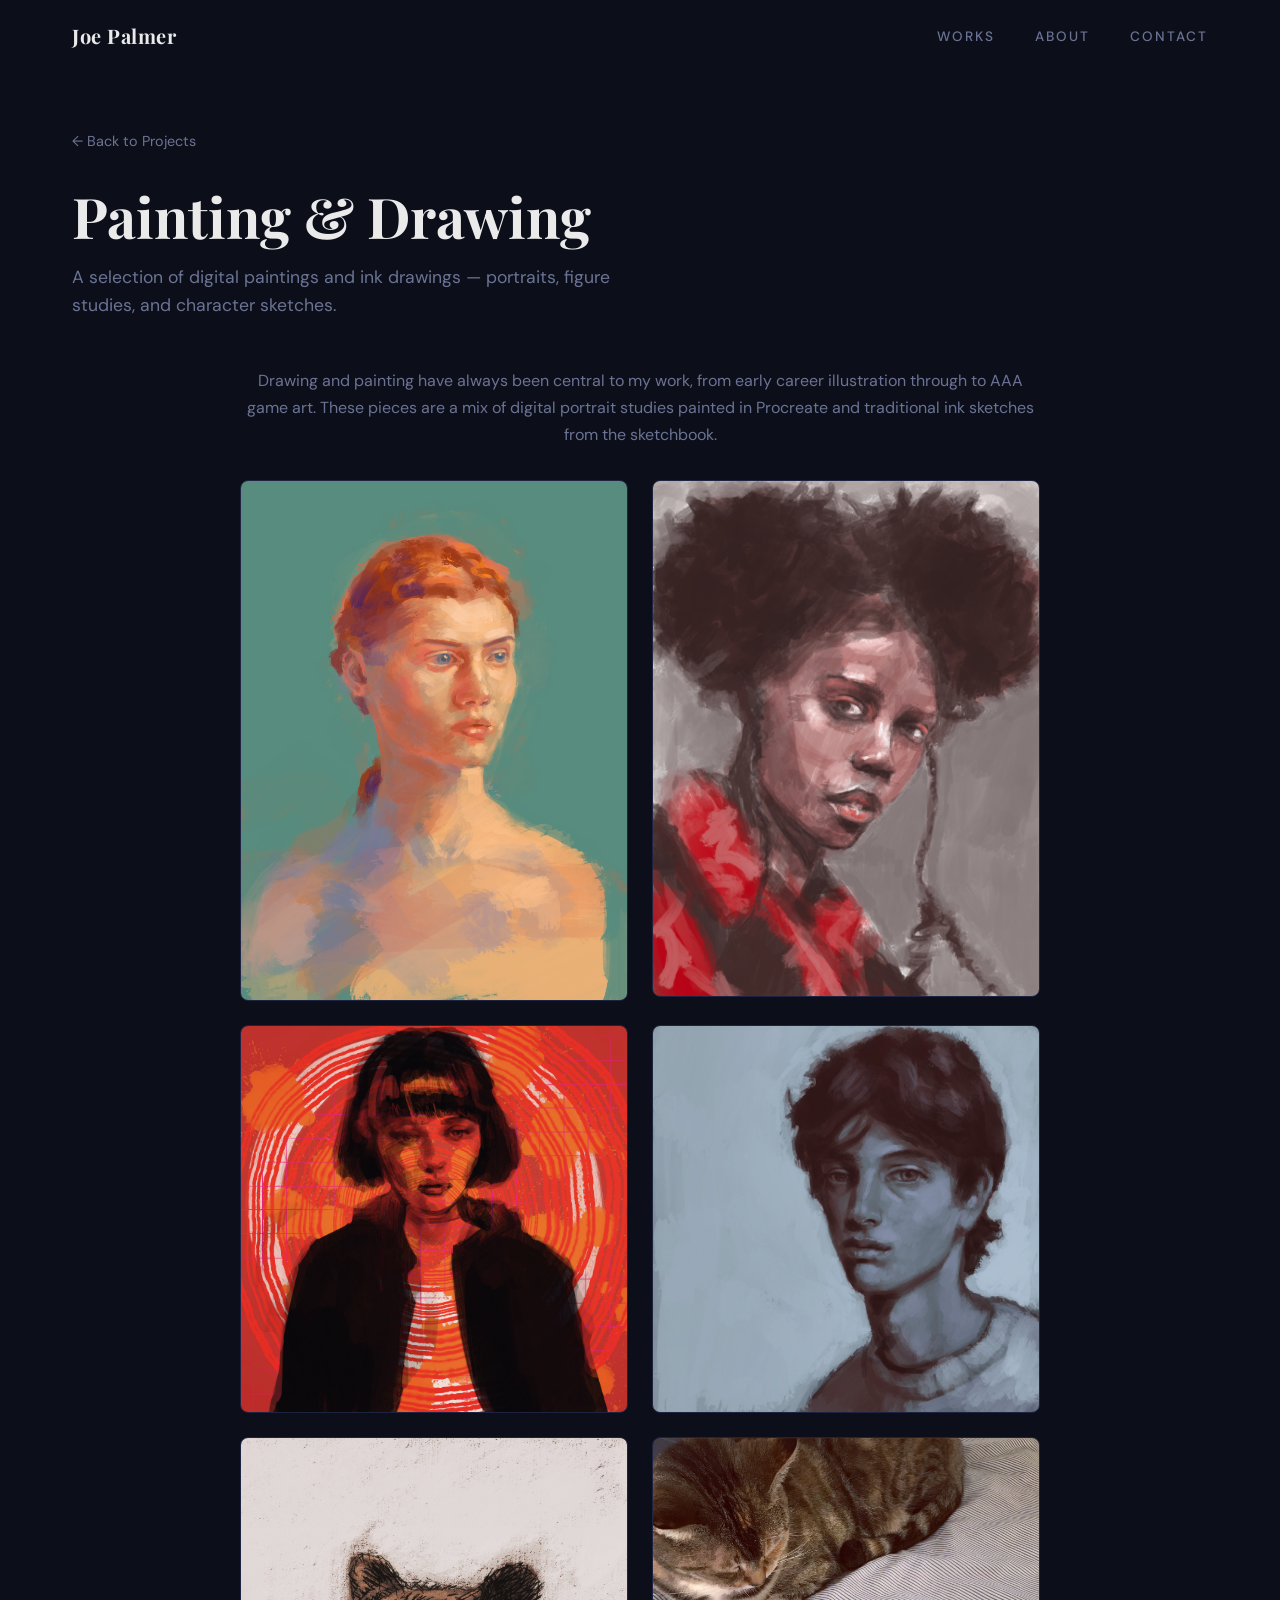
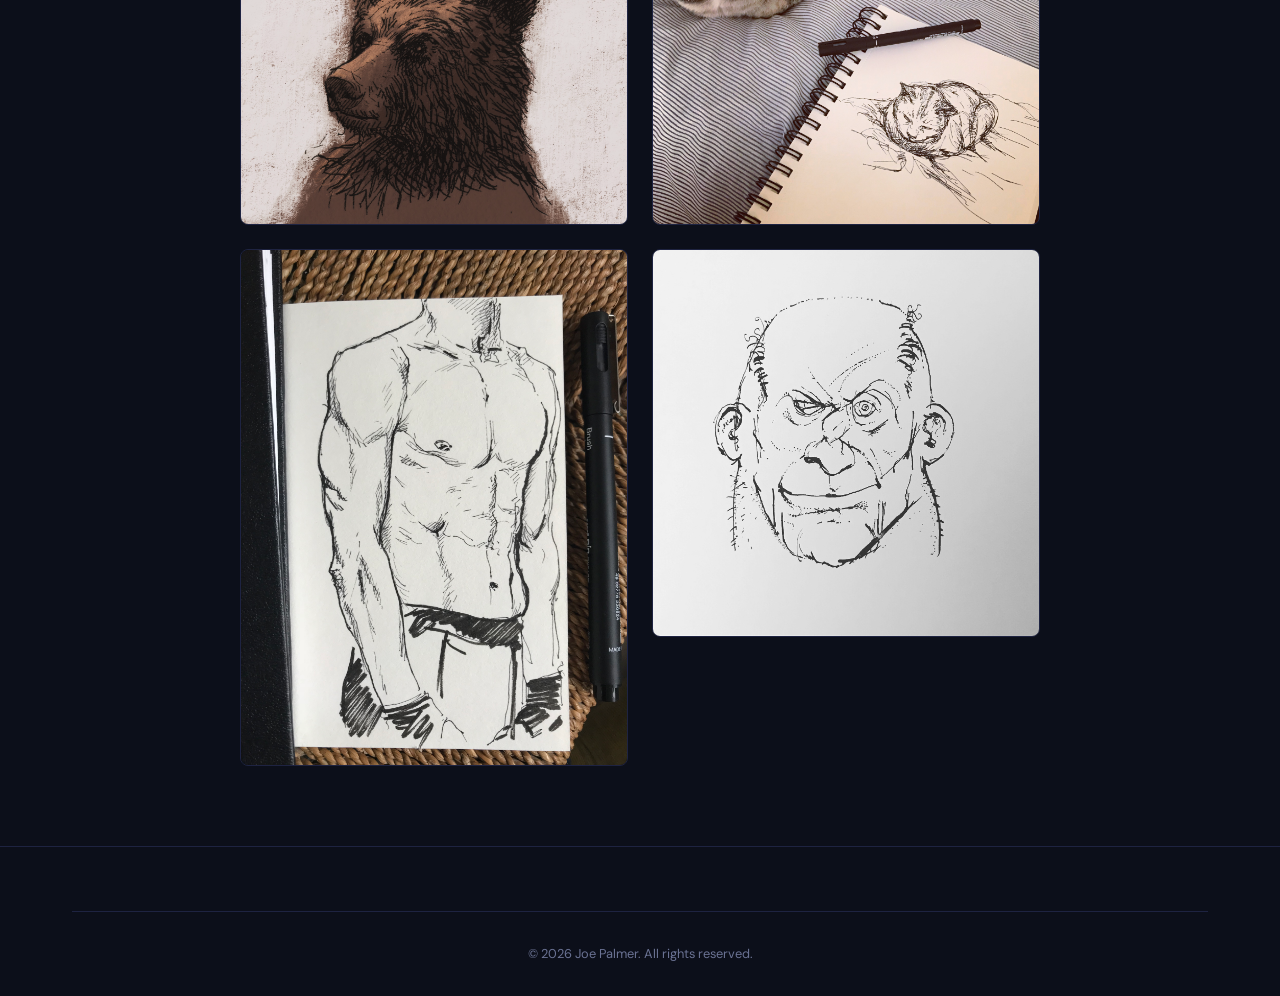
==== projects/art.html @ 1e18e901 "Add art and gan pages" ====
<!DOCTYPE html>
<html lang="en">
<head>
    <meta charset="UTF-8">
    <meta name="viewport" content="width=device-width, initial-scale=1.0">
    <title>Painting &amp; Drawing — Joe Palmer</title>
    <link rel="preconnect" href="https://fonts.googleapis.com">
    <link rel="preconnect" href="https://fonts.gstatic.com" crossorigin>
    <link href="https://fonts.googleapis.com/css2?family=DM+Sans:wght@400;500;700&family=Playfair+Display:wght@700&display=swap" rel="stylesheet">
    <link rel="stylesheet" href="../css/style.css">
    <style>
        .gallery-grid {
            display: grid;
            grid-template-columns: repeat(auto-fill, minmax(280px, 1fr));
            gap: 1.5rem;
            margin-top: 2rem;
        }
        .gallery-grid img {
            width: 100%;
            border-radius: 8px;
            border: 1px solid var(--border);
            display: block;
        }
        .project-content {
            max-width: 800px;
            margin: 0 auto;
        }
        .project-content p {
            color: var(--text-secondary);
            line-height: 1.7;
            margin-bottom: 1.5rem;
            text-align: center;
        }
    </style>
</head>
<body>

<!-- Navigation -->
<nav class="nav scrolled" id="nav">
    <div class="container">
        <a href="../index.html" class="nav-logo">Joe Palmer</a>
        <button class="nav-toggle" id="navToggle" aria-label="Toggle navigation">
            <span></span><span></span><span></span>
        </button>
        <ul class="nav-links" id="navLinks">
            <li><a href="../index.html#works">Works</a></li>
            <li><a href="../index.html#about">About</a></li>
            <li><a href="../index.html#contact">Contact</a></li>
        </ul>
    </div>
</nav>

<!-- Project Header -->
<section class="project-hero">
    <div class="container">
        <a href="../index.html#personal" class="back-link">&larr; Back to Projects</a>
        <h1>Painting &amp; Drawing</h1>
        <p>A selection of digital paintings and ink drawings — portraits, figure studies, and character sketches.</p>
    </div>
</section>

<!-- Project Content -->
<section class="project-embed">
    <div class="container">
        <div class="project-content">
            <p>Drawing and painting have always been central to my work, from early career illustration through to AAA game art. These pieces are a mix of digital portrait studies painted in Procreate and traditional ink sketches from the sketchbook.</p>
            <div class="gallery-grid">
                <img src="images/IMG_0174.png" alt="Digital portrait — woman with auburn hair">
                <img src="images/IMG_0246.png" alt="Digital portrait — woman with afro puffs">
                <img src="images/7EDC7AF8-5813-4557-847A-79C3D8455A2A.png" alt="Mixed-media digital portrait with red tones">
                <img src="images/F1D96C38-B94C-421E-8AB9-3D6F6C303FE0.png" alt="Monochrome digital portrait — young man">
                <img src="images/IMG_0021.png" alt="Ink drawing of a bear">
                <img src="images/IMG_0069.png" alt="Ink sketch of a sleeping cat">
                <img src="images/IMG_0168.png" alt="Ink figure study">
                <img src="images/A19235CD-0205-4D01-8774-C4A71C48B49C.png" alt="Ink character drawing">
            </div>
        </div>
    </div>
</section>

<!-- Footer -->
<footer class="footer">
    <div class="container">
        <div class="footer-bottom">
            &copy; 2026 Joe Palmer. All rights reserved.
        </div>
    </div>
</footer>

<script>
    // Nav scroll effect
    var nav = document.getElementById('nav');
    window.addEventListener('scroll', function() {
        nav.classList.toggle('scrolled', window.scrollY > 50);
    });

    // Mobile nav toggle
    var toggle = document.getElementById('navToggle');
    var links = document.getElementById('navLinks');
    toggle.addEventListener('click', function() {
        links.classList.toggle('open');
    });
</script>
</body>
</html>
---- css/style.css ----
/* =============================================
   Design System & Variables
   ============================================= */
:root {
    --bg: #0c0f1a;
    --surface: #141829;
    --surface-hover: #1c2240;
    --accent: #e94560;
    --text: #eaeaea;
    --text-secondary: #6b7394;
    --border: #1e2341;
    --max-width: 1200px;
}

/* =============================================
   Reset & Base
   ============================================= */
*, *::before, *::after {
    margin: 0;
    padding: 0;
    box-sizing: border-box;
}

html {
    scroll-behavior: smooth;
}

body {
    font-family: 'DM Sans', sans-serif;
    background-color: var(--bg);
    color: var(--text);
    line-height: 1.6;
    -webkit-font-smoothing: antialiased;
}

a {
    color: inherit;
    text-decoration: none;
}

img {
    max-width: 100%;
}

.container {
    max-width: var(--max-width);
    margin: 0 auto;
    padding: 0 2rem;
}

/* =============================================
   Typography
   ============================================= */
h1, h2, h3 {
    font-family: 'Playfair Display', serif;
    font-weight: 700;
    line-height: 1.1;
}

/* =============================================
   Navigation
   ============================================= */
.nav {
    position: fixed;
    top: 0;
    left: 0;
    right: 0;
    z-index: 100;
    padding: 1.25rem 0;
    transition: background-color 0.3s ease, backdrop-filter 0.3s ease;
}

.nav.scrolled {
    background-color: rgba(12, 15, 26, 0.85);
    backdrop-filter: blur(12px);
    -webkit-backdrop-filter: blur(12px);
    border-bottom: 1px solid var(--border);
}

.nav .container {
    display: flex;
    justify-content: space-between;
    align-items: center;
}

.nav-logo {
    font-family: 'Playfair Display', serif;
    font-size: 1.25rem;
    font-weight: 700;
    letter-spacing: 0.5px;
}

.nav-links {
    display: flex;
    gap: 2.5rem;
    list-style: none;
}

.nav-links a {
    font-size: 0.85rem;
    font-weight: 500;
    letter-spacing: 2px;
    text-transform: uppercase;
    color: var(--text-secondary);
    transition: color 0.3s ease;
}

.nav-links a:hover {
    color: var(--text);
}

/* =============================================
   Hero Section
   ============================================= */
.hero {
    min-height: 100vh;
    display: flex;
    align-items: center;
    position: relative;
    overflow: hidden;
}

.hero-content {
    position: relative;
    z-index: 2;
}

.hero h1 {
    font-size: clamp(3rem, 8vw, 6rem);
    color: var(--text);
    margin-bottom: 1rem;
}

.hero h1 .accent {
    color: var(--accent);
}

.hero-tagline {
    font-size: clamp(1rem, 2vw, 1.25rem);
    color: var(--text-secondary);
    max-width: 500px;
}

.hero-bg {
    position: absolute;
    top: 0;
    left: 0;
    right: 0;
    bottom: 0;
    z-index: 1;
    overflow: hidden;
}

.hero-bg .shape {
    position: absolute;
    border-radius: 50%;
    filter: blur(80px);
    opacity: 0.15;
    animation: float 8s ease-in-out infinite;
}

.hero-bg .shape-1 {
    width: 500px;
    height: 500px;
    background: var(--accent);
    top: -10%;
    right: -5%;
}

.hero-bg .shape-2 {
    width: 350px;
    height: 350px;
    background: #4a5cdb;
    bottom: 10%;
    right: 20%;
    animation-delay: -4s;
}

@keyframes float {
    0%, 100% { transform: translateY(0); }
    50% { transform: translateY(-30px); }
}

.scroll-indicator {
    position: absolute;
    bottom: 2.5rem;
    left: 50%;
    transform: translateX(-50%);
    z-index: 2;
    display: flex;
    flex-direction: column;
    align-items: center;
    gap: 0.5rem;
    color: var(--text-secondary);
    font-size: 0.75rem;
    letter-spacing: 2px;
    text-transform: uppercase;
    animation: pulse 2s ease-in-out infinite;
}

.scroll-indicator span {
    display: block;
    width: 1px;
    height: 40px;
    background: linear-gradient(to bottom, var(--text-secondary), transparent);
}

@keyframes pulse {
    0%, 100% { opacity: 1; }
    50% { opacity: 0.4; }
}

/* =============================================
   Section Shared
   ============================================= */
.section {
    padding: 7rem 0;
}

.section-header {
    margin-bottom: 3.5rem;
}

.section-label {
    font-size: 0.8rem;
    letter-spacing: 3px;
    text-transform: uppercase;
    color: var(--accent);
    margin-bottom: 0.75rem;
}

.section-title {
    font-size: clamp(2rem, 4vw, 2.75rem);
}

/* =============================================
   Projects Grid
   ============================================= */
.projects-grid {
    display: grid;
    grid-template-columns: repeat(3, 1fr);
    gap: 2rem;
}

.project-card {
    background: var(--surface);
    border: 1px solid var(--border);
    border-radius: 16px;
    padding: 2rem;
    display: flex;
    flex-direction: column;
    gap: 1rem;
    transition: transform 0.35s ease, box-shadow 0.35s ease, background-color 0.35s ease;
    animation: fadeInUp 0.6s ease both;
}

.project-card:nth-child(1) { animation-delay: 0.1s; }
.project-card:nth-child(2) { animation-delay: 0.25s; }
.project-card:nth-child(3) { animation-delay: 0.4s; }

.project-card:hover {
    transform: translateY(-6px);
    box-shadow: 0 20px 50px rgba(0, 0, 0, 0.4);
    background-color: var(--surface-hover);
}

@keyframes fadeInUp {
    from {
        opacity: 0;
        transform: translateY(30px);
    }
    to {
        opacity: 1;
        transform: translateY(0);
    }
}

.card-number {
    font-family: 'Playfair Display', serif;
    font-size: 2.5rem;
    font-weight: 700;
    color: var(--accent);
    line-height: 1;
}

.card-category {
    font-size: 0.7rem;
    letter-spacing: 3px;
    text-transform: uppercase;
    color: var(--text-secondary);
}

.card-title {
    font-size: 1.5rem;
    font-family: 'Playfair Display', serif;
}

.card-desc {
    font-size: 0.95rem;
    color: var(--text-secondary);
    line-height: 1.6;
}

.card-tags {
    display: flex;
    flex-wrap: wrap;
    gap: 0.5rem;
    margin-top: auto;
}

.tag {
    font-size: 0.7rem;
    padding: 0.3rem 0.75rem;
    border-radius: 100px;
    background: rgba(233, 69, 96, 0.1);
    color: var(--accent);
    letter-spacing: 0.5px;
}

.card-link {
    display: inline-flex;
    align-items: center;
    gap: 0.5rem;
    font-size: 0.9rem;
    font-weight: 500;
    color: var(--text);
    margin-top: 0.5rem;
    transition: color 0.3s ease, gap 0.3s ease;
}

.card-link:hover {
    color: var(--accent);
    gap: 0.75rem;
}

/* =============================================
   About Section
   ============================================= */
.about-grid {
    display: grid;
    grid-template-columns: 1fr 1fr;
    gap: 4rem;
    align-items: start;
}

.about-text p {
    color: var(--text-secondary);
    font-size: 1.05rem;
    line-height: 1.8;
    margin-bottom: 1.5rem;
}

.skills-list {
    display: flex;
    flex-wrap: wrap;
    gap: 0.6rem;
}

.skill-pill {
    font-size: 0.8rem;
    padding: 0.4rem 1rem;
    border-radius: 100px;
    border: 1px solid var(--border);
    color: var(--text-secondary);
    transition: border-color 0.3s ease, color 0.3s ease;
}

.skill-pill:hover {
    border-color: var(--accent);
    color: var(--text);
}

.about-decoration {
    display: flex;
    justify-content: center;
    align-items: center;
    min-height: 300px;
}

.decoration-box {
    width: 250px;
    height: 250px;
    border: 2px solid var(--border);
    border-radius: 24px;
    position: relative;
    display: flex;
    justify-content: center;
    align-items: center;
}

.decoration-box::before {
    content: '';
    position: absolute;
    inset: -20px;
    border: 1px solid var(--border);
    border-radius: 32px;
    opacity: 0.5;
}

.decoration-box .initials {
    font-family: 'Playfair Display', serif;
    font-size: 4rem;
    font-weight: 700;
    color: var(--accent);
    opacity: 0.3;
}

/* =============================================
   Footer / Contact
   ============================================= */
.footer {
    border-top: 1px solid var(--border);
    padding: 4rem 0 2rem;
}

.footer-content {
    display: flex;
    justify-content: space-between;
    align-items: start;
    margin-bottom: 3rem;
}

.footer-title {
    font-size: 1.5rem;
    font-family: 'Playfair Display', serif;
    margin-bottom: 0.5rem;
}

.footer-subtitle {
    color: var(--text-secondary);
    font-size: 0.95rem;
}

.footer-links {
    display: flex;
    gap: 2rem;
}

.footer-links a {
    color: var(--text-secondary);
    font-size: 0.9rem;
    transition: color 0.3s ease;
}

.footer-links a:hover {
    color: var(--accent);
}

.footer-bottom {
    text-align: center;
    padding-top: 2rem;
    border-top: 1px solid var(--border);
    color: var(--text-secondary);
    font-size: 0.8rem;
}

/* =============================================
   Project Page
   ============================================= */
.project-hero {
    padding-top: 8rem;
    padding-bottom: 3rem;
}

.back-link {
    display: inline-flex;
    align-items: center;
    gap: 0.5rem;
    color: var(--text-secondary);
    font-size: 0.9rem;
    margin-bottom: 2rem;
    transition: color 0.3s ease;
}

.back-link:hover {
    color: var(--accent);
}

.project-hero h1 {
    font-size: clamp(2rem, 5vw, 3.5rem);
    margin-bottom: 1rem;
}

.project-hero p {
    font-size: 1.1rem;
    color: var(--text-secondary);
    max-width: 600px;
}

.project-embed {
    padding-bottom: 5rem;
}

/* =============================================
   Hero Fade-in Animation
   ============================================= */
.fade-up {
    opacity: 0;
    transform: translateY(20px);
    animation: fadeInUp 0.8s ease forwards;
}

.fade-up-delay-1 { animation-delay: 0.2s; }
.fade-up-delay-2 { animation-delay: 0.4s; }
.fade-up-delay-3 { animation-delay: 0.6s; }

/* =============================================
   Mobile Nav Toggle
   ============================================= */
.nav-toggle {
    display: none;
    background: none;
    border: none;
    cursor: pointer;
    padding: 0.5rem;
}

.nav-toggle span {
    display: block;
    width: 24px;
    height: 2px;
    background: var(--text);
    margin: 5px 0;
    transition: transform 0.3s ease, opacity 0.3s ease;
}

/* =============================================
   Responsive
   ============================================= */
@media (max-width: 1024px) {
    .projects-grid {
        grid-template-columns: repeat(2, 1fr);
    }

    .about-grid {
        grid-template-columns: 1fr;
        gap: 3rem;
    }

    .about-decoration {
        display: none;
    }
}

@media (max-width: 640px) {
    .projects-grid {
        grid-template-columns: 1fr;
    }

    .nav-links {
        display: none;
        position: absolute;
        top: 100%;
        left: 0;
        right: 0;
        flex-direction: column;
        background: rgba(12, 15, 26, 0.95);
        backdrop-filter: blur(12px);
        padding: 1.5rem 2rem;
        gap: 1.5rem;
        border-bottom: 1px solid var(--border);
    }

    .nav-links.open {
        display: flex;
    }

    .nav-toggle {
        display: block;
    }

    .footer-content {
        flex-direction: column;
        gap: 2rem;
    }

    .section {
        padding: 5rem 0;
    }

    .container {
        padding: 0 1.25rem;
    }
}
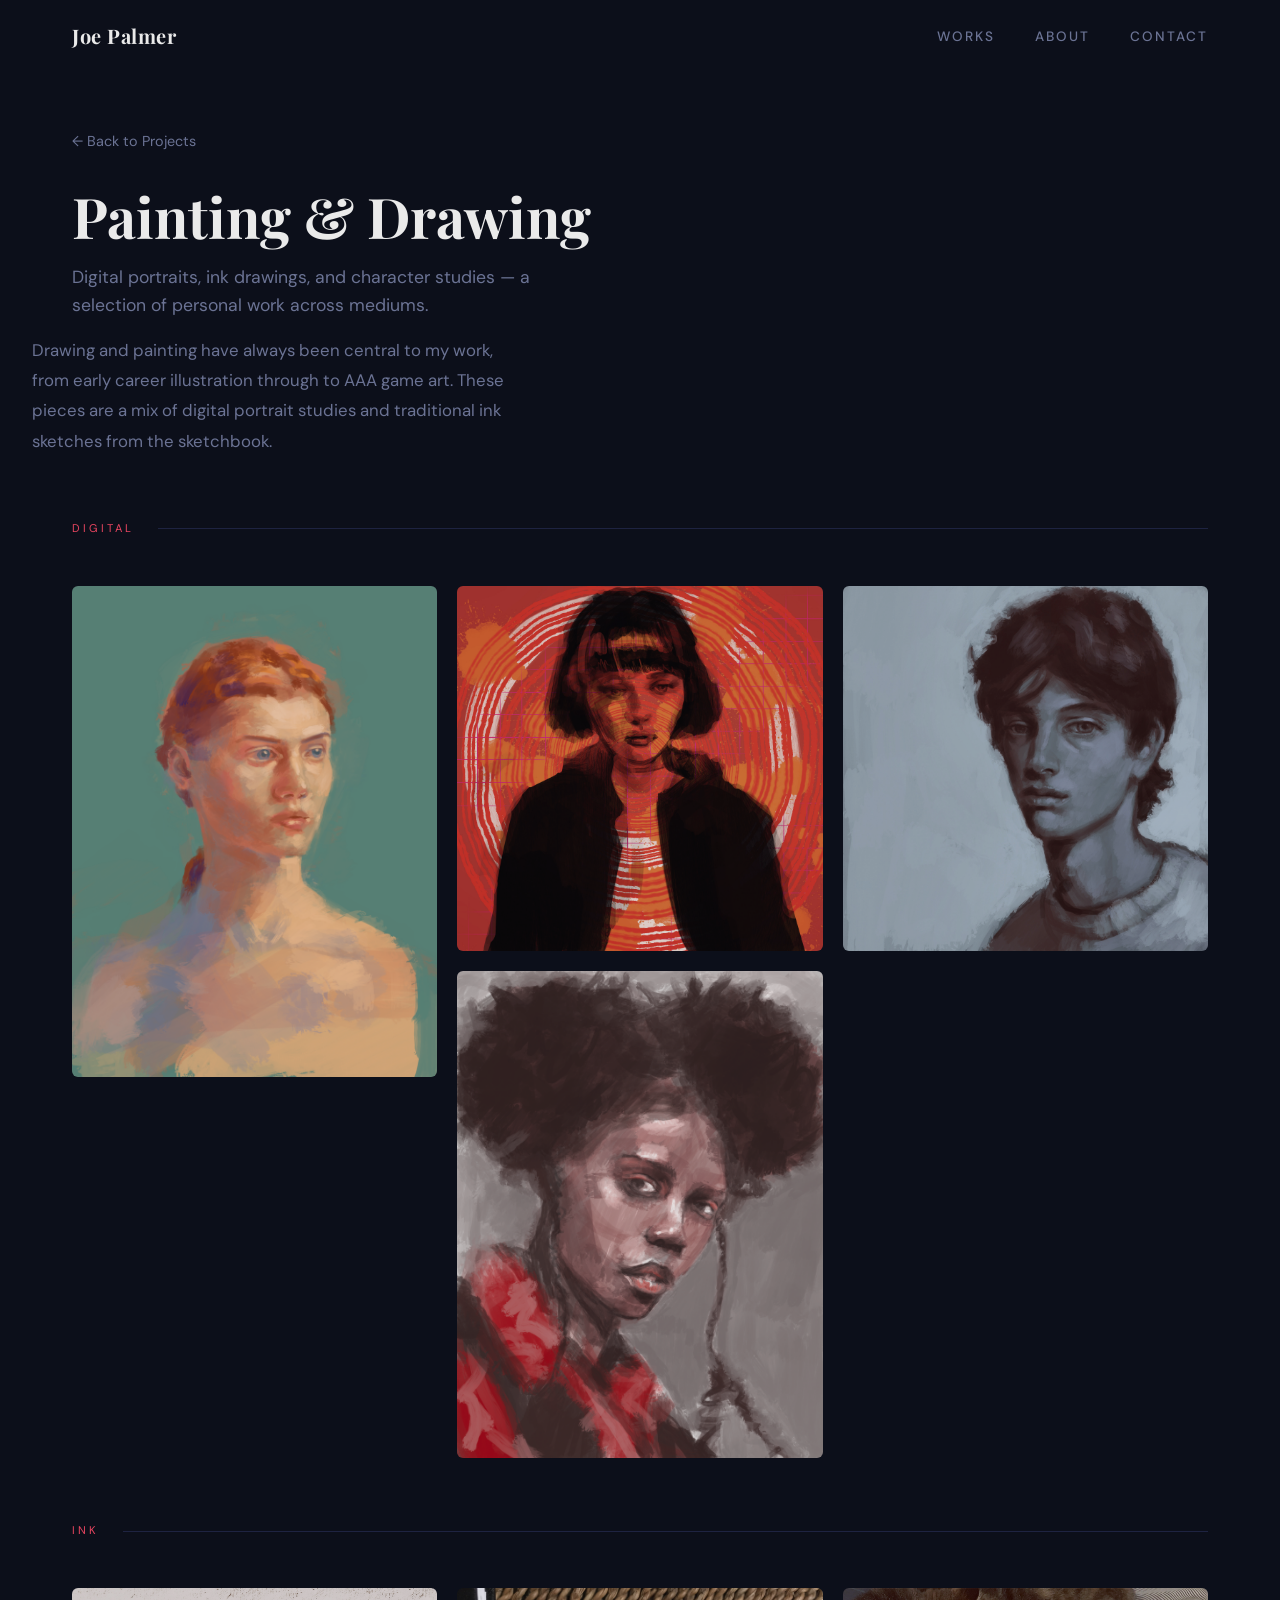
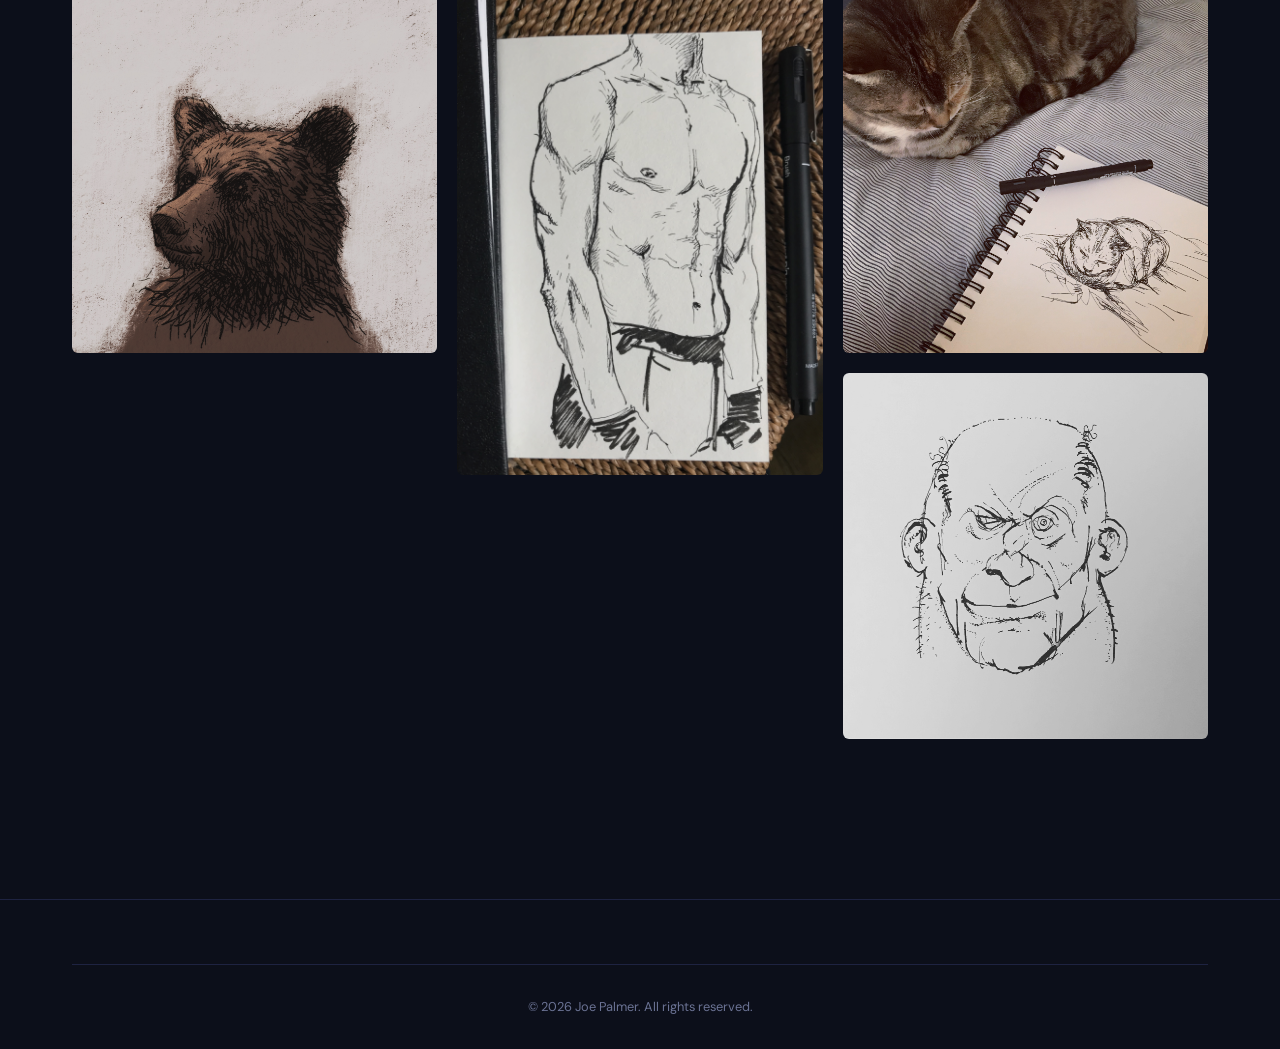
==== commit 77b794d8: "Improve interaction" ====
--- a/projects/art.html
+++ b/projects/art.html
@@ -6,30 +6,233 @@
     <title>Painting &amp; Drawing — Joe Palmer</title>
     <link rel="preconnect" href="https://fonts.googleapis.com">
     <link rel="preconnect" href="https://fonts.gstatic.com" crossorigin>
-    <link href="https://fonts.googleapis.com/css2?family=DM+Sans:wght@400;500;700&family=Playfair+Display:wght@700&display=swap" rel="stylesheet">
+    <link href="https://fonts.googleapis.com/css2?family=DM+Sans:wght@400;500;700&family=Playfair+Display:ital,wght@0,700;1,700&display=swap" rel="stylesheet">
     <link rel="stylesheet" href="../css/style.css">
     <style>
-        .gallery-grid {
-            display: grid;
-            grid-template-columns: repeat(auto-fill, minmax(280px, 1fr));
+        /* --- Gallery Page Overrides --- */
+
+        .project-hero {
+            padding-bottom: 1rem;
+        }
+
+        .project-hero p {
+            max-width: 520px;
+        }
+
+        .gallery-intro {
+            max-width: 560px;
+            color: var(--text-secondary);
+            line-height: 1.8;
+            font-size: 1.05rem;
+            margin-bottom: 4rem;
+            padding: 0 2rem;
+        }
+
+        /* Masonry via CSS columns */
+        .gallery-masonry {
+            column-count: 3;
+            column-gap: 1.25rem;
+            max-width: var(--max-width);
+            margin: 0 auto;
+            padding: 0 2rem;
+        }
+
+        .gallery-item {
+            break-inside: avoid;
+            margin-bottom: 1.25rem;
+            position: relative;
+            overflow: hidden;
+            border-radius: 6px;
+            cursor: pointer;
+            opacity: 0;
+            transform: translateY(24px);
+            animation: galleryReveal 0.7s ease forwards;
+        }
+
+        .gallery-item:nth-child(1) { animation-delay: 0.05s; }
+        .gallery-item:nth-child(2) { animation-delay: 0.15s; }
+        .gallery-item:nth-child(3) { animation-delay: 0.25s; }
+        .gallery-item:nth-child(4) { animation-delay: 0.35s; }
+        .gallery-item:nth-child(5) { animation-delay: 0.45s; }
+        .gallery-item:nth-child(6) { animation-delay: 0.55s; }
+        .gallery-item:nth-child(7) { animation-delay: 0.65s; }
+        .gallery-item:nth-child(8) { animation-delay: 0.75s; }
+
+        @keyframes galleryReveal {
+            to {
+                opacity: 1;
+                transform: translateY(0);
+            }
+        }
+
+        .gallery-item img {
+            width: 100%;
+            display: block;
+            transition: transform 0.6s cubic-bezier(0.23, 1, 0.32, 1), filter 0.6s ease;
+            filter: grayscale(0.15) brightness(0.92);
+        }
+
+        .gallery-item:hover img {
+            transform: scale(1.04);
+            filter: grayscale(0) brightness(1);
+        }
+
+        .gallery-item::after {
+            content: '';
+            position: absolute;
+            inset: 0;
+            background: linear-gradient(
+                180deg,
+                transparent 50%,
+                rgba(12, 15, 26, 0.5) 100%
+            );
+            opacity: 0;
+            transition: opacity 0.5s ease;
+            pointer-events: none;
+        }
+
+        .gallery-item:hover::after {
+            opacity: 1;
+        }
+
+        .gallery-item .item-caption {
+            position: absolute;
+            bottom: 0;
+            left: 0;
+            right: 0;
+            padding: 1.25rem;
+            transform: translateY(8px);
+            opacity: 0;
+            transition: opacity 0.4s ease 0.05s, transform 0.4s ease 0.05s;
+            z-index: 2;
+            pointer-events: none;
+        }
+
+        .gallery-item:hover .item-caption {
+            opacity: 1;
+            transform: translateY(0);
+        }
+
+        .item-caption .caption-medium {
+            font-size: 0.65rem;
+            letter-spacing: 2.5px;
+            text-transform: uppercase;
+            color: var(--accent);
+            margin-bottom: 0.25rem;
+        }
+
+        .item-caption .caption-title {
+            font-family: 'Playfair Display', serif;
+            font-size: 1rem;
+            color: var(--text);
+        }
+
+        /* --- Lightbox --- */
+        .lightbox {
+            position: fixed;
+            inset: 0;
+            z-index: 200;
+            display: flex;
+            align-items: center;
+            justify-content: center;
+            background: rgba(6, 8, 14, 0.92);
+            backdrop-filter: blur(20px);
+            -webkit-backdrop-filter: blur(20px);
+            opacity: 0;
+            visibility: hidden;
+            transition: opacity 0.35s ease, visibility 0.35s ease;
+            cursor: zoom-out;
+        }
+
+        .lightbox.active {
+            opacity: 1;
+            visibility: visible;
+        }
+
+        .lightbox img {
+            max-width: 88vw;
+            max-height: 88vh;
+            border-radius: 4px;
+            box-shadow: 0 30px 90px rgba(0, 0, 0, 0.6);
+            transform: scale(0.92);
+            transition: transform 0.4s cubic-bezier(0.23, 1, 0.32, 1);
+        }
+
+        .lightbox.active img {
+            transform: scale(1);
+        }
+
+        .lightbox-close {
+            position: absolute;
+            top: 2rem;
+            right: 2rem;
+            width: 40px;
+            height: 40px;
+            background: none;
+            border: 1px solid rgba(255,255,255,0.15);
+            border-radius: 50%;
+            color: var(--text);
+            font-size: 1.25rem;
+            cursor: pointer;
+            display: flex;
+            align-items: center;
+            justify-content: center;
+            transition: border-color 0.3s ease, color 0.3s ease;
+        }
+
+        .lightbox-close:hover {
+            border-color: var(--accent);
+            color: var(--accent);
+        }
+
+        /* --- Section divider --- */
+        .gallery-divider {
+            display: flex;
+            align-items: center;
             gap: 1.5rem;
-            margin-top: 2rem;
-        }
-        .gallery-grid img {
-            width: 100%;
-            border-radius: 8px;
-            border: 1px solid var(--border);
-            display: block;
-        }
-        .project-content {
-            max-width: 800px;
-            margin: 0 auto;
-        }
-        .project-content p {
-            color: var(--text-secondary);
-            line-height: 1.7;
-            margin-bottom: 1.5rem;
-            text-align: center;
+            max-width: var(--max-width);
+            margin: 0 auto 3rem;
+            padding: 0 2rem;
+        }
+
+        .gallery-divider span {
+            font-size: 0.7rem;
+            letter-spacing: 3px;
+            text-transform: uppercase;
+            color: var(--accent);
+            white-space: nowrap;
+        }
+
+        .gallery-divider::after {
+            content: '';
+            flex: 1;
+            height: 1px;
+            background: var(--border);
+        }
+
+        /* Footer spacing */
+        .art-footer-spacer {
+            height: 5rem;
+        }
+
+        /* --- Responsive --- */
+        @media (max-width: 1024px) {
+            .gallery-masonry {
+                column-count: 2;
+            }
+        }
+
+        @media (max-width: 640px) {
+            .gallery-masonry {
+                column-count: 1;
+                max-width: 480px;
+            }
+            .gallery-intro {
+                padding: 0 1.25rem;
+            }
+            .gallery-divider {
+                padding: 0 1.25rem;
+            }
         }
     </style>
 </head>
@@ -55,28 +258,89 @@
     <div class="container">
         <a href="../index.html#personal" class="back-link">&larr; Back to Projects</a>
         <h1>Painting &amp; Drawing</h1>
-        <p>A selection of digital paintings and ink drawings — portraits, figure studies, and character sketches.</p>
+        <p>Digital portraits, ink drawings, and character studies — a selection of personal work across mediums.</p>
     </div>
 </section>
 
-<!-- Project Content -->
+<!-- Gallery -->
 <section class="project-embed">
-    <div class="container">
-        <div class="project-content">
-            <p>Drawing and painting have always been central to my work, from early career illustration through to AAA game art. These pieces are a mix of digital portrait studies painted in Procreate and traditional ink sketches from the sketchbook.</p>
-            <div class="gallery-grid">
-                <img src="images/IMG_0174.png" alt="Digital portrait — woman with auburn hair">
-                <img src="images/IMG_0246.png" alt="Digital portrait — woman with afro puffs">
-                <img src="images/7EDC7AF8-5813-4557-847A-79C3D8455A2A.png" alt="Mixed-media digital portrait with red tones">
-                <img src="images/F1D96C38-B94C-421E-8AB9-3D6F6C303FE0.png" alt="Monochrome digital portrait — young man">
-                <img src="images/IMG_0021.png" alt="Ink drawing of a bear">
-                <img src="images/IMG_0069.png" alt="Ink sketch of a sleeping cat">
-                <img src="images/IMG_0168.png" alt="Ink figure study">
-                <img src="images/A19235CD-0205-4D01-8774-C4A71C48B49C.png" alt="Ink character drawing">
-            </div>
-        </div>
-    </div>
+    <p class="gallery-intro">Drawing and painting have always been central to my work, from early career illustration through to AAA game art. These pieces are a mix of digital portrait studies and traditional ink sketches from the sketchbook.</p>
+
+    <div class="gallery-divider"><span>Digital</span></div>
+
+    <div class="gallery-masonry">
+        <div class="gallery-item" onclick="openLightbox(this)">
+            <img src="images/IMG_0174.png" alt="Digital portrait — woman with auburn hair" loading="lazy">
+            <div class="item-caption">
+                <div class="caption-medium">Digital Painting</div>
+                <div class="caption-title">Portrait Study</div>
+            </div>
+        </div>
+        <div class="gallery-item" onclick="openLightbox(this)">
+            <img src="images/7EDC7AF8-5813-4557-847A-79C3D8455A2A.png" alt="Mixed-media digital portrait with red tones" loading="lazy">
+            <div class="item-caption">
+                <div class="caption-medium">Mixed Media</div>
+                <div class="caption-title">Composition in Red</div>
+            </div>
+        </div>
+        <div class="gallery-item" onclick="openLightbox(this)">
+            <img src="images/IMG_0246.png" alt="Digital portrait — woman with afro puffs" loading="lazy">
+            <div class="item-caption">
+                <div class="caption-medium">Digital Painting</div>
+                <div class="caption-title">Portrait Study</div>
+            </div>
+        </div>
+        <div class="gallery-item" onclick="openLightbox(this)">
+            <img src="images/F1D96C38-B94C-421E-8AB9-3D6F6C303FE0.png" alt="Monochrome digital portrait — young man" loading="lazy">
+            <div class="item-caption">
+                <div class="caption-medium">Digital Painting</div>
+                <div class="caption-title">Monochrome Study</div>
+            </div>
+        </div>
+    </div>
+
+    <div style="height: 4rem;"></div>
+    <div class="gallery-divider"><span>Ink</span></div>
+
+    <div class="gallery-masonry">
+        <div class="gallery-item" onclick="openLightbox(this)">
+            <img src="images/IMG_0021.png" alt="Ink drawing of a bear" loading="lazy">
+            <div class="item-caption">
+                <div class="caption-medium">Ink</div>
+                <div class="caption-title">Bear</div>
+            </div>
+        </div>
+        <div class="gallery-item" onclick="openLightbox(this)">
+            <img src="images/IMG_0168.png" alt="Ink figure study" loading="lazy">
+            <div class="item-caption">
+                <div class="caption-medium">Ink</div>
+                <div class="caption-title">Figure Study</div>
+            </div>
+        </div>
+        <div class="gallery-item" onclick="openLightbox(this)">
+            <img src="images/IMG_0069.png" alt="Ink sketch of a sleeping cat" loading="lazy">
+            <div class="item-caption">
+                <div class="caption-medium">Ink</div>
+                <div class="caption-title">Cat Sketch</div>
+            </div>
+        </div>
+        <div class="gallery-item" onclick="openLightbox(this)">
+            <img src="images/A19235CD-0205-4D01-8774-C4A71C48B49C.png" alt="Ink character drawing" loading="lazy">
+            <div class="item-caption">
+                <div class="caption-medium">Ink</div>
+                <div class="caption-title">Character Study</div>
+            </div>
+        </div>
+    </div>
+
+    <div class="art-footer-spacer"></div>
 </section>
+
+<!-- Lightbox -->
+<div class="lightbox" id="lightbox" onclick="closeLightbox(event)">
+    <button class="lightbox-close" aria-label="Close">&times;</button>
+    <img id="lightboxImg" src="" alt="">
+</div>
 
 <!-- Footer -->
 <footer class="footer">
@@ -100,6 +364,31 @@
     toggle.addEventListener('click', function() {
         links.classList.toggle('open');
     });
+
+    // Lightbox
+    var lightbox = document.getElementById('lightbox');
+    var lightboxImg = document.getElementById('lightboxImg');
+
+    function openLightbox(el) {
+        var img = el.querySelector('img');
+        lightboxImg.src = img.src;
+        lightboxImg.alt = img.alt;
+        lightbox.classList.add('active');
+        document.body.style.overflow = 'hidden';
+    }
+
+    function closeLightbox(e) {
+        if (e.target === lightboxImg) return;
+        lightbox.classList.remove('active');
+        document.body.style.overflow = '';
+    }
+
+    document.addEventListener('keydown', function(e) {
+        if (e.key === 'Escape' && lightbox.classList.contains('active')) {
+            lightbox.classList.remove('active');
+            document.body.style.overflow = '';
+        }
+    });
 </script>
 </body>
 </html>
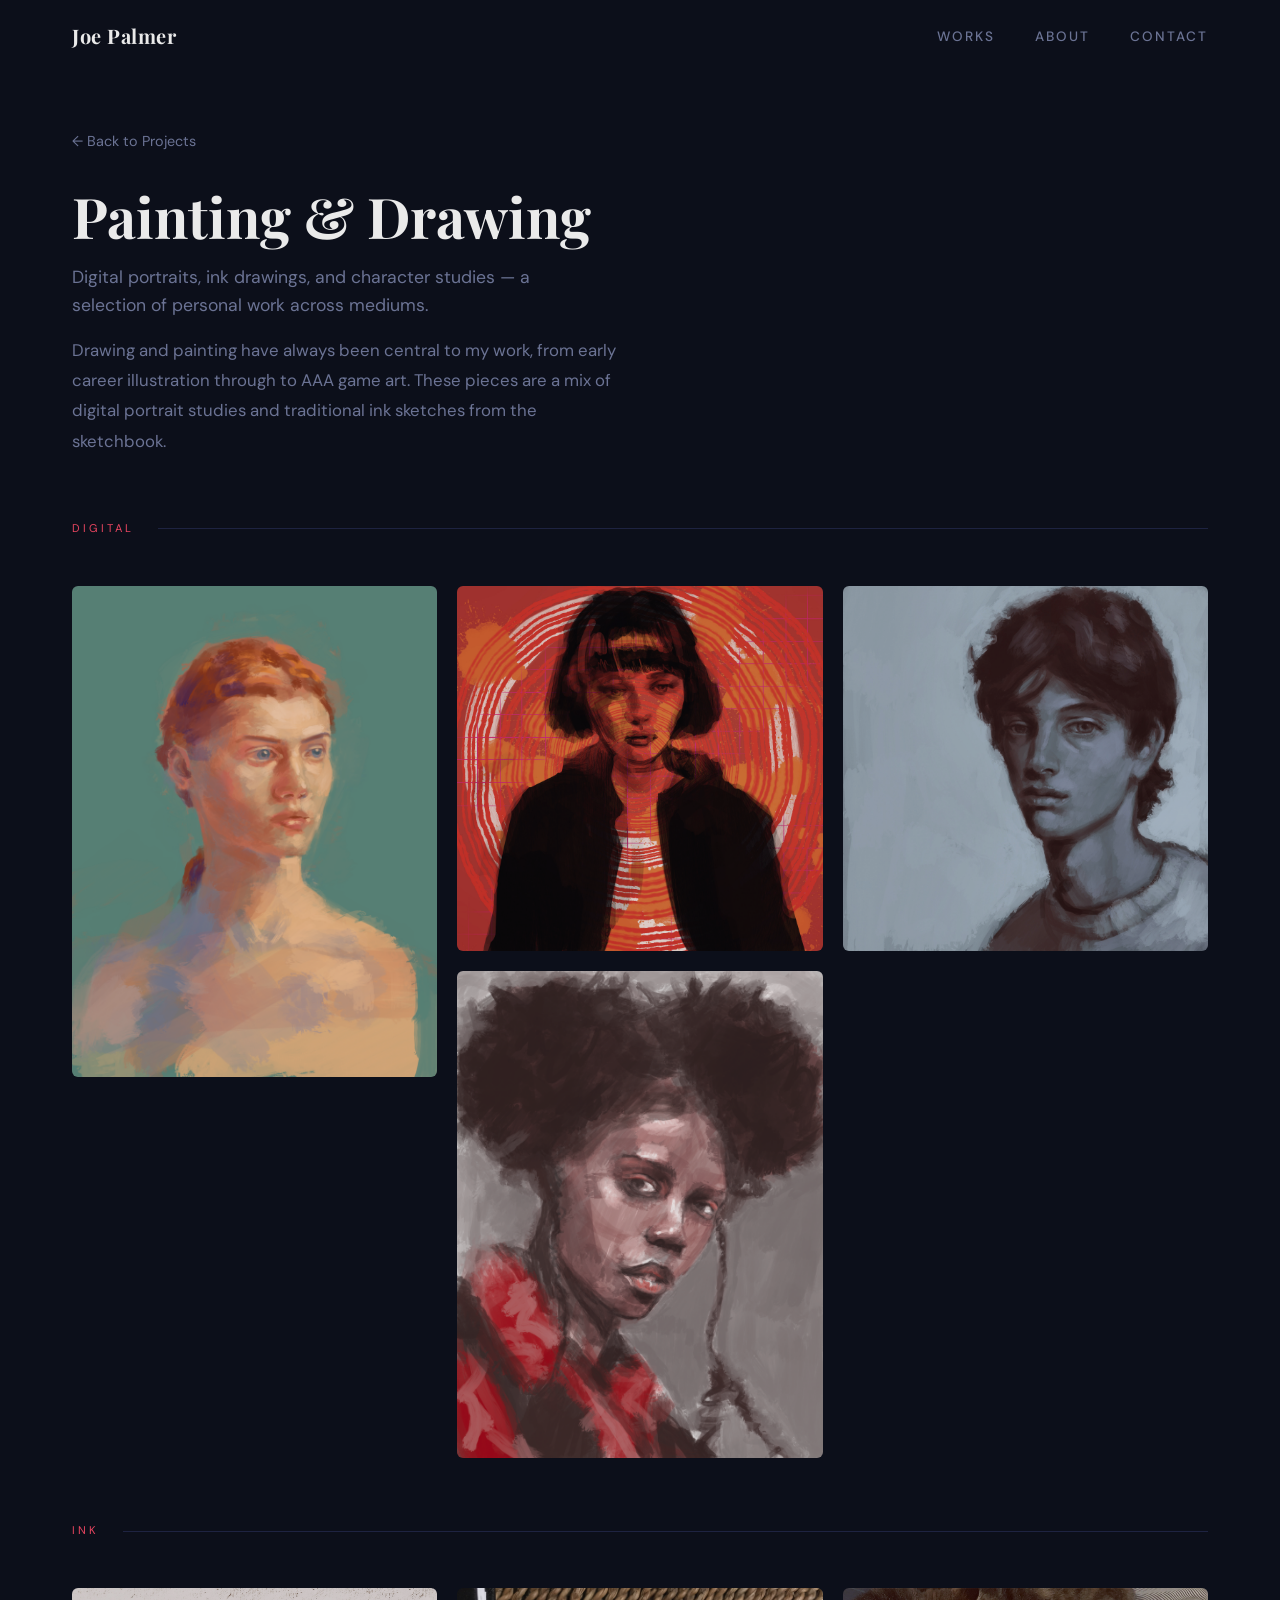
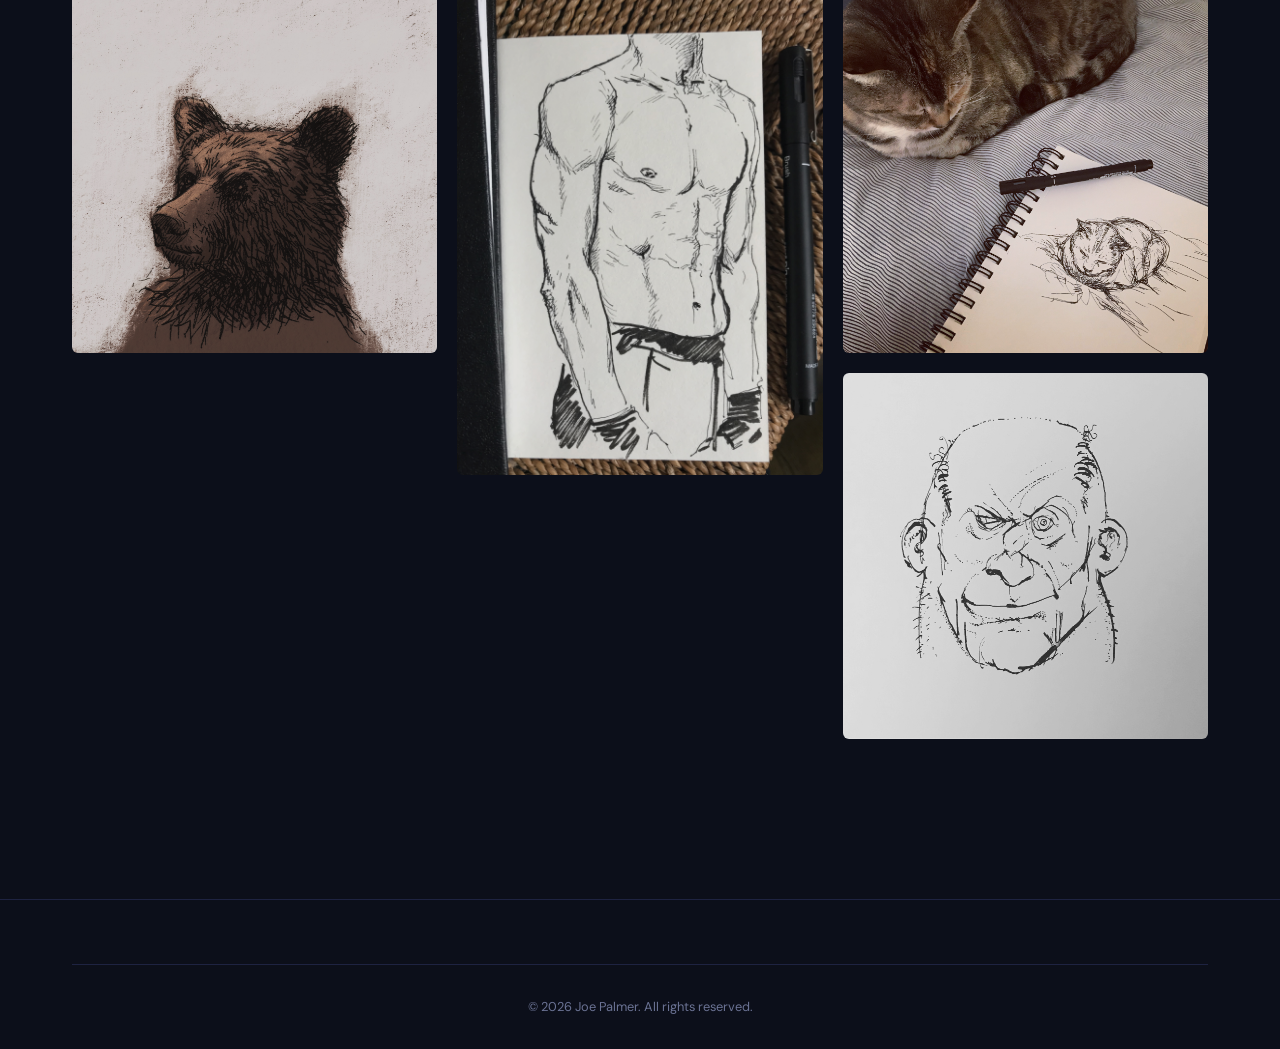
==== commit 6be3a4e2: "fix" ====
--- a/projects/art.html
+++ b/projects/art.html
@@ -25,7 +25,6 @@
             line-height: 1.8;
             font-size: 1.05rem;
             margin-bottom: 4rem;
-            padding: 0 2rem;
         }
 
         /* Masonry via CSS columns */
@@ -264,7 +263,9 @@
 
 <!-- Gallery -->
 <section class="project-embed">
-    <p class="gallery-intro">Drawing and painting have always been central to my work, from early career illustration through to AAA game art. These pieces are a mix of digital portrait studies and traditional ink sketches from the sketchbook.</p>
+    <div class="container">
+        <p class="gallery-intro">Drawing and painting have always been central to my work, from early career illustration through to AAA game art. These pieces are a mix of digital portrait studies and traditional ink sketches from the sketchbook.</p>
+    </div>
 
     <div class="gallery-divider"><span>Digital</span></div>
 
